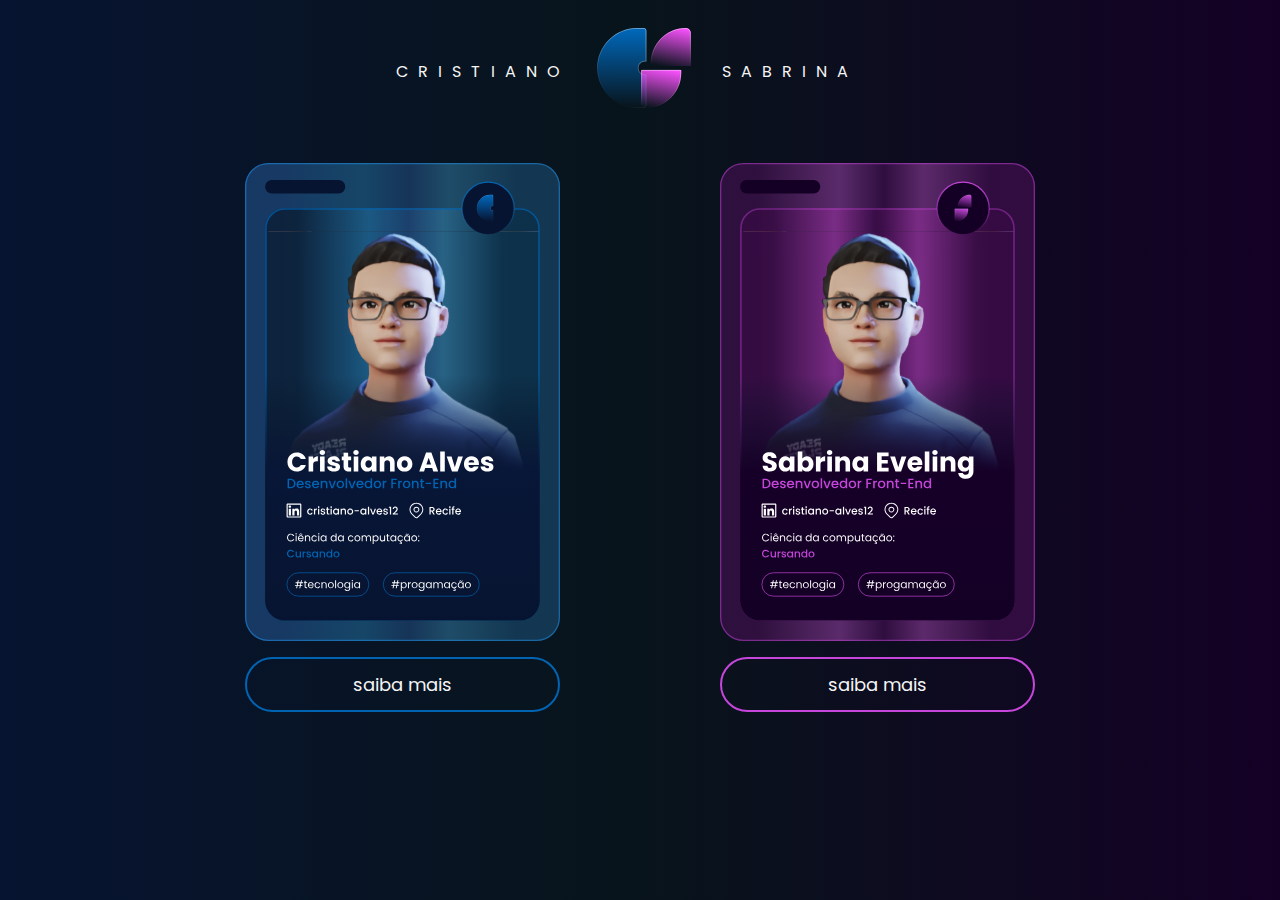
==== index.html @ eaee8556 ":tada: first commit" ====
<!DOCTYPE html>
<html lang="pt-br">
<head>
    <meta charset="UTF-8">
    <meta http-equiv="X-UA-Compatible" content="IE=edge">
    <meta name="viewport" content="width=device-width, initial-scale=1.0">
    <title>Portfolio Cristiano e Sabrina</title>
    <link rel="preconnect" href="https://fonts.googleapis.com">
    <link rel="preconnect" href="https://fonts.gstatic.com" crossorigin>
    <link href="https://fonts.googleapis.com/css2?family=Poppins:wght@300;400;500;700&display=swap" rel="stylesheet">
<link rel="stylesheet" href="style.css">
</head>
<body>
    <header class="header">
        <div class = "name-left">
            <p class="names name-cristiano">CRISTIANO</p>
        </div>
        <div class = "logo-cs">
            <img src="assets/logo-cs.svg" alt="">
        </div>
        <div class = "name-right">
            <p class="names name-sabrina">SABRINA</p>
        </div>
    </header>
    <main>
        <section class = "cards">
            <div class = "card card-c">
                <img id="card-cristiano" src="assets/card-cristiano.svg" alt="">
                <button class="btn-c" type="button"><a href="">saiba mais</a></button>
            </div>
            <div class = "card card-s">
                <img id="card-sabrina" src="assets/card-sabrina.svg" alt="">
                <button class="btn-s" type="button"><a href="">saiba mais</a></button>
            </div>
        </section>
    </main>
</body>
</html>
---- style.css ----
:root{
    --dark: #111111;
    --dark-blue: #071431;
    --blue: #0064B2;
    --pink: #C646DB;
}

* {
    margin: 0;
    padding: 0;
    box-sizing: border-box;
    font-family: 'Poppins', sans-serif;
}

body {
    width: 100%;
    height: 100vh;
    background: linear-gradient(90deg, #071431 0%, #08141B 50%, #140025 100%);
}

header {
    display: flex;
    align-items: center;
    justify-content: center;
    padding-top: 28px;
    padding-bottom: 28px;
    margin-bottom: 20px;
}

.logo-cs {
    flex-direction: center;
}

p {
    letter-spacing: 10px;
}

a {
    text-decoration: none;
}

.name-left {
    color: #f4f4f4;
    margin-right: 24px;
}

.name-right {
    margin-left: 28px;
    margin-right: 26px;
}

.names {
    font-weight: 400;
    letter-spacing: 60%;
    color: #f4f4f4;
}


.cards {
    display: flex;
    flex-direction: row;
    justify-content: center;
    margin: auto;
}

.card {
    display: flex;
    flex-direction: column;
}

.card-c {
    margin-right: 80px;
    align-items: center;
}

.card-s {
    margin-left: 80px;
}

#card-cristiano {
    width: 35vh;
}

#card-sabrina {
    width: 35vh;
}

button {
    margin-top: 16px;
    width: 35vh;
    padding: 12px;
    background-color: transparent;
    font-size: 18px;
    border-radius: 36px;
    cursor: pointer;
}

.btn-c {
    border: 2px solid var(--blue);
    transition: 0.3s ease-out;
}

.btn-c:hover {
    background-color: var(--blue);
}

.btn-s {
    border: 2px solid var(--pink);
    transition: 0.3s ease-out;
}

.btn-s:hover {
    background-color: var(--pink);
}

button a{
    color: #f4f4f4;
}
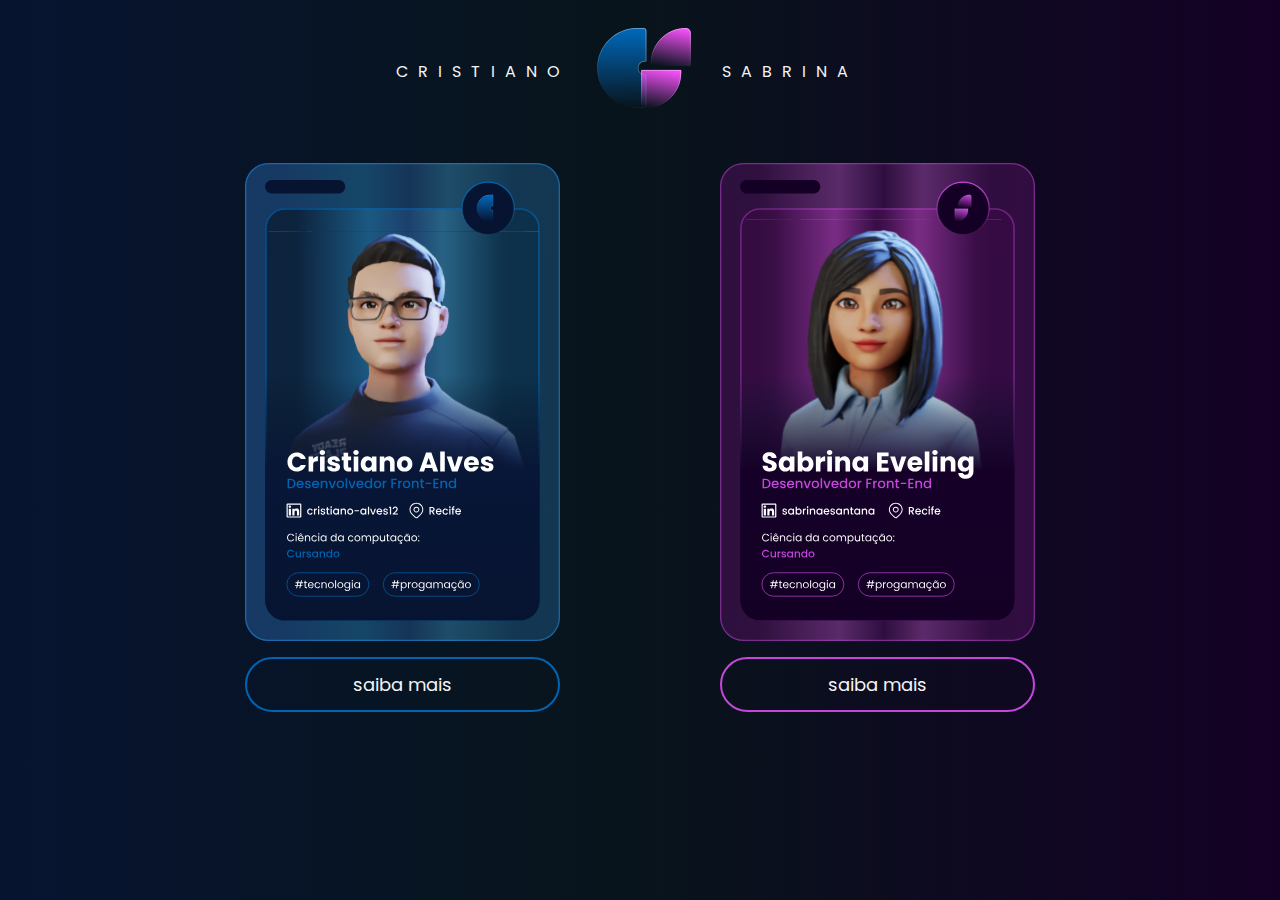
==== commit 96bb5fb4: ":pencil: adding experiences" ====
--- a/index.html
+++ b/index.html
@@ -5,6 +5,7 @@
     <meta http-equiv="X-UA-Compatible" content="IE=edge">
     <meta name="viewport" content="width=device-width, initial-scale=1.0">
     <title>Portfolio Cristiano e Sabrina</title>
+    <link rel="shortcut icon" href="assets/logo-cs.svg" type="image/x-icon">
     <link rel="preconnect" href="https://fonts.googleapis.com">
     <link rel="preconnect" href="https://fonts.gstatic.com" crossorigin>
     <link href="https://fonts.googleapis.com/css2?family=Poppins:wght@300;400;500;700&display=swap" rel="stylesheet">
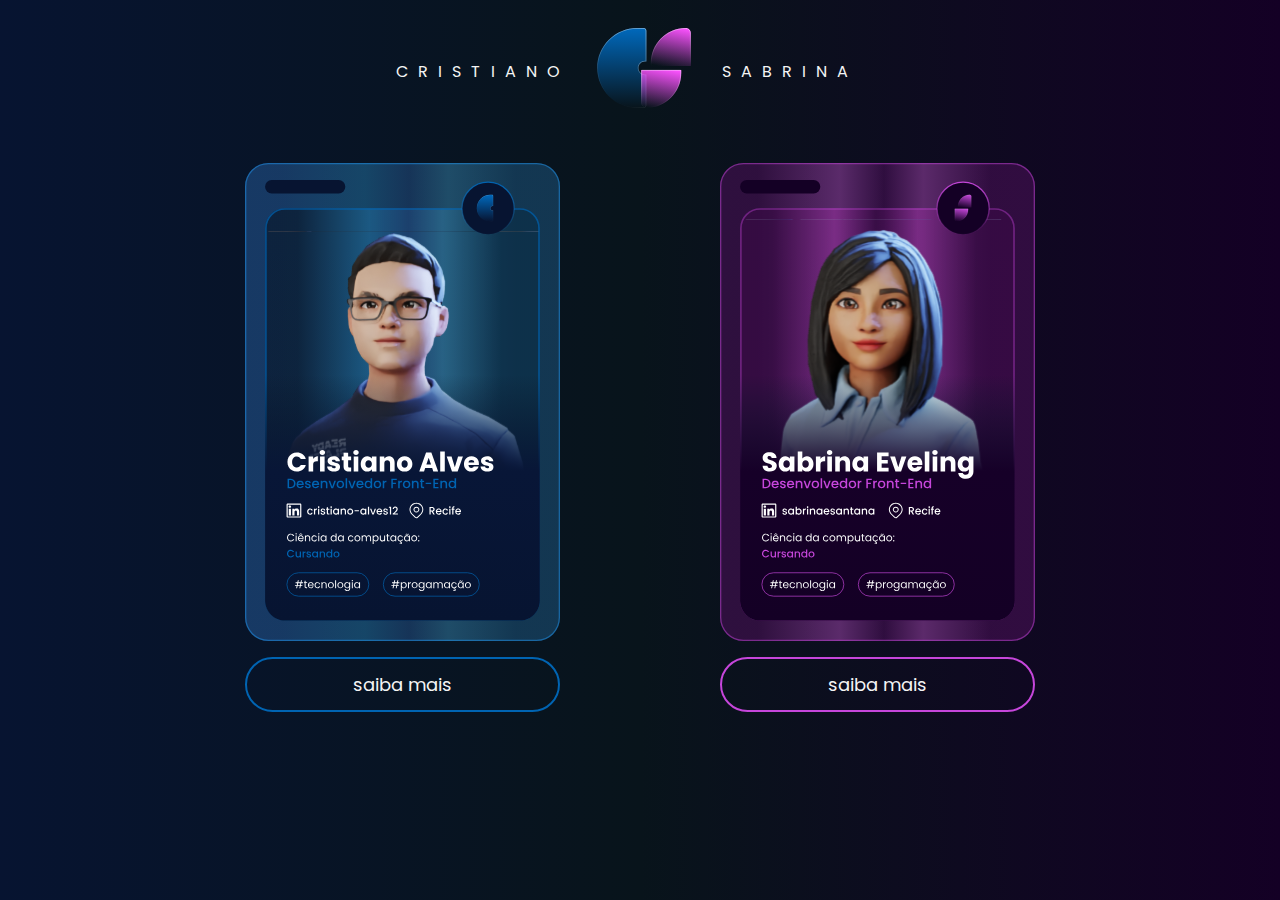
==== commit 24d8db8a: ":pencil: adding sections finals" ====
--- a/index.html
+++ b/index.html
@@ -27,11 +27,11 @@
         <section class = "cards">
             <div class = "card card-c">
                 <img id="card-cristiano" src="assets/card-cristiano.svg" alt="">
-                <button class="btn-c" type="button"><a href="">saiba mais</a></button>
+                <button class="btn-c" type="button"><a href="resume-cristiano.html">saiba mais</a></button>
             </div>
             <div class = "card card-s">
                 <img id="card-sabrina" src="assets/card-sabrina.svg" alt="">
-                <button class="btn-s" type="button"><a href="">saiba mais</a></button>
+                <button class="btn-s" type="button"><a href="resume-sabrina.html">saiba mais</a></button>
             </div>
         </section>
     </main>
--- a/style.css
+++ b/style.css
@@ -116,3 +116,17 @@
 button a{
     color: #f4f4f4;
 }
+
+footer {
+    background-color: var(--blue);
+}
+.rodape {
+    padding: 8px 0;
+}
+
+.rodape p {
+    color: #f4f4f4;
+    font-weight: 300;
+    font-size: 16px;
+    text-align: center;
+}